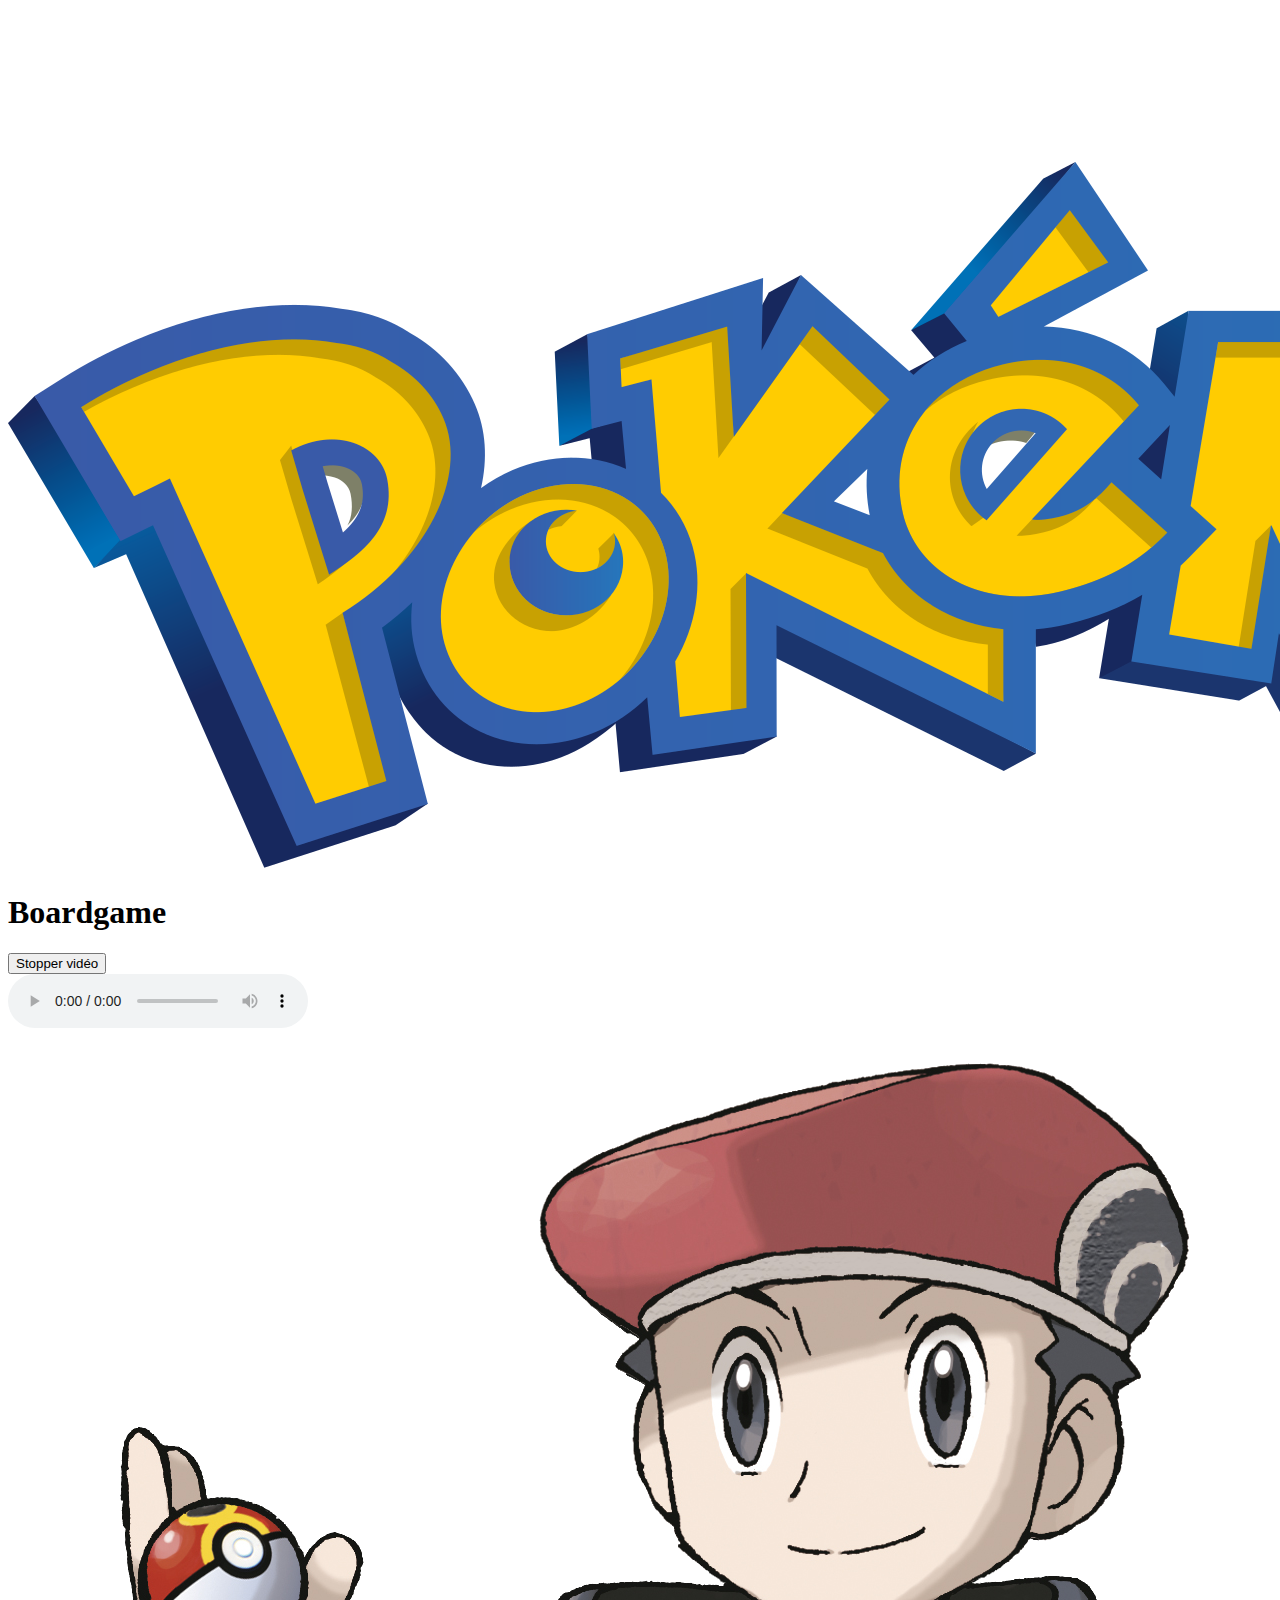
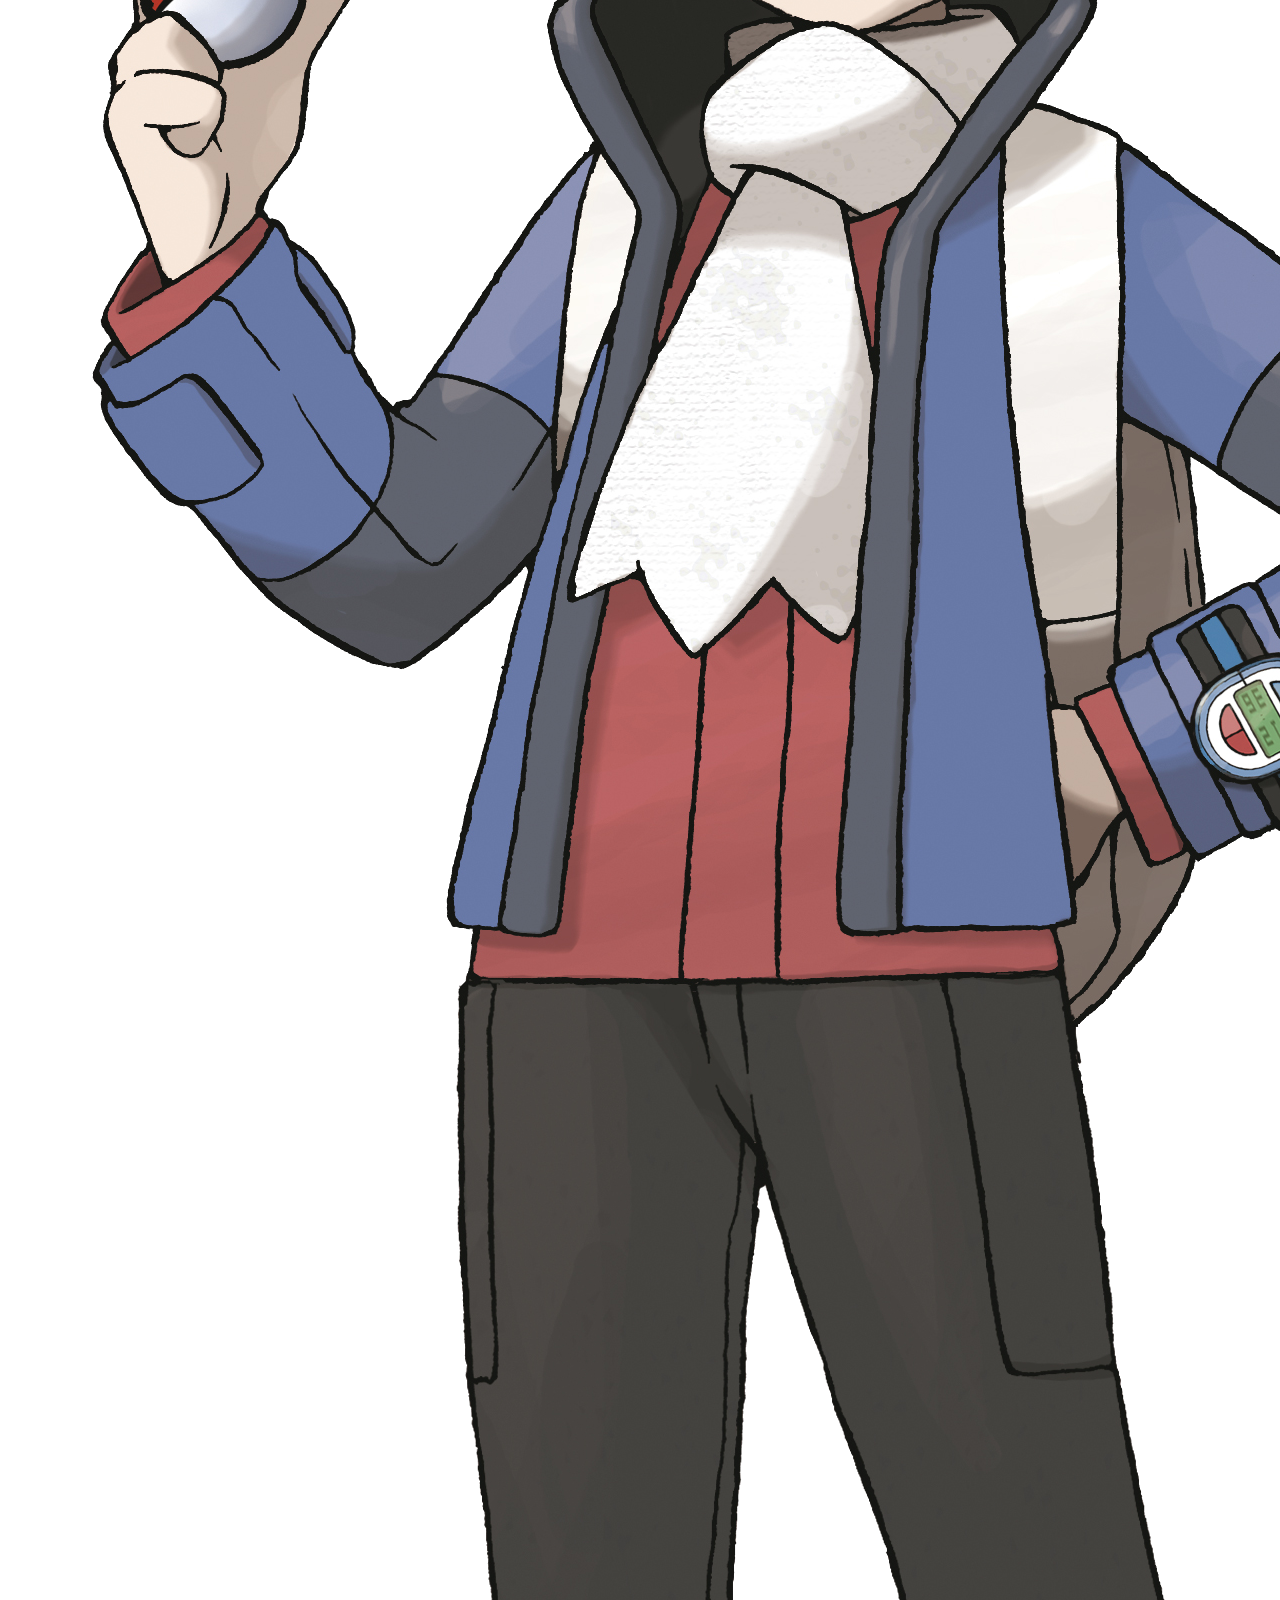
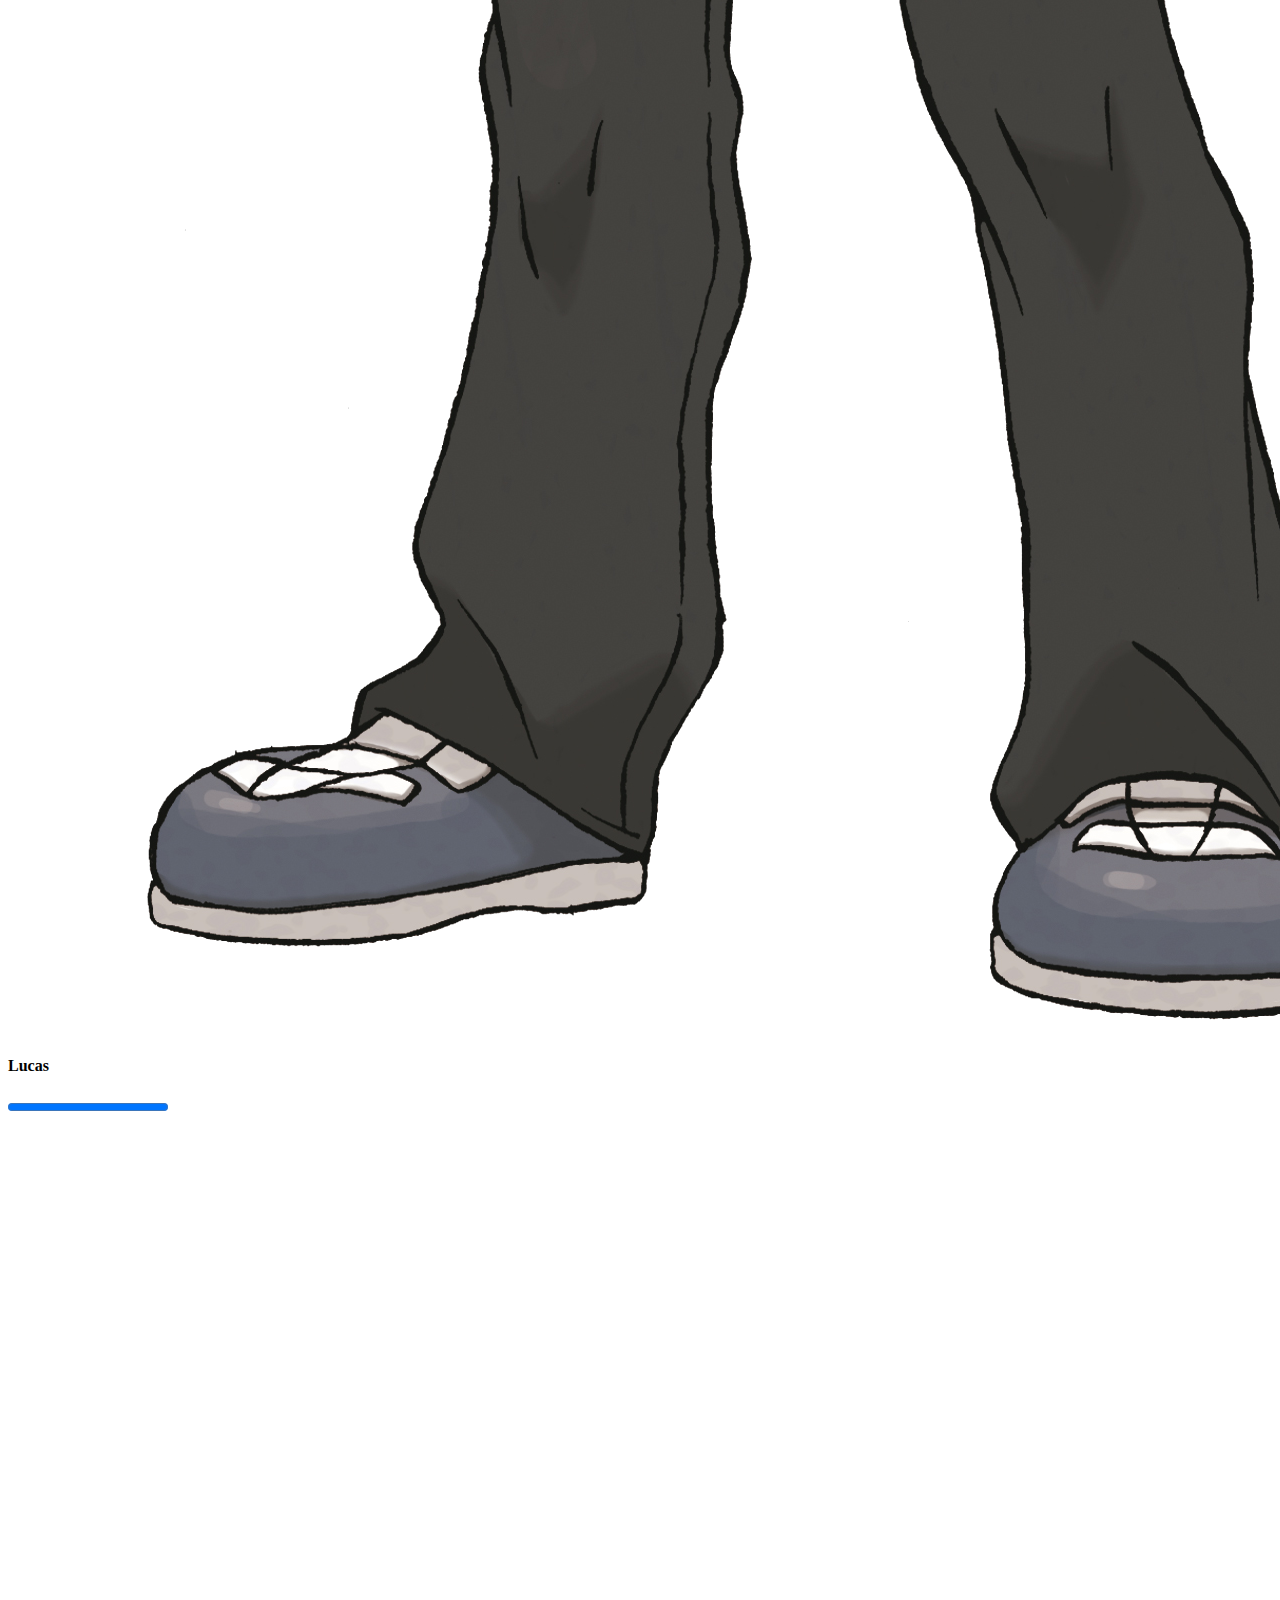
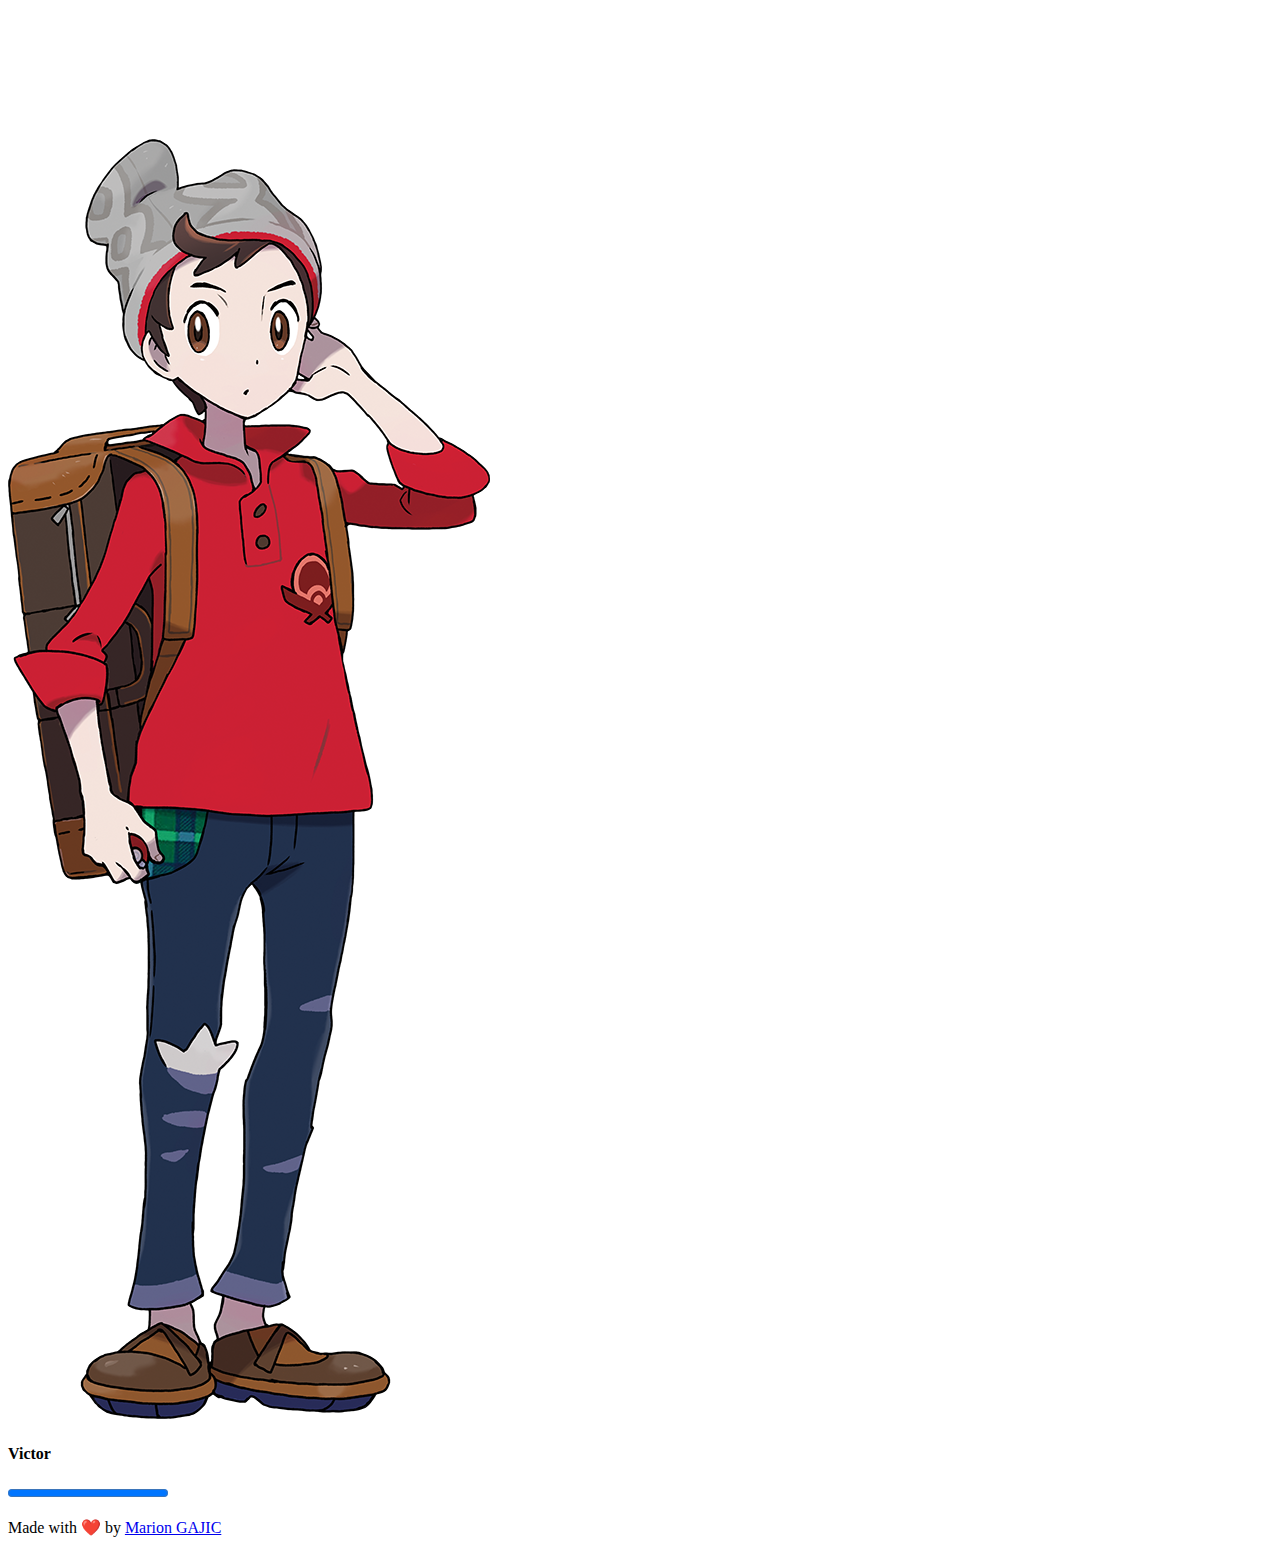
==== map.html @ 7ca46d05 "add fadeout and fadein animation" ====
<!DOCTYPE html>
<html lang="en">
<head>
	<meta charset="UTF-8">
	<meta name="viewport" content="width=device-width, initial-scale=1.0">
	<title>Jeu de plateau en tour par tour</title>
    <link rel="stylesheet" href="assets/css/map.css">
    <link rel="icon" href="assets/img/Gen II - 08. Sport Ball.ico" />
	<link href="https://fonts.googleapis.com/css2?family=Poppins:wght@400;500;600&display=swap" rel="stylesheet">
</head>
<body>
	
    <video paused loop id="bgvid">
        <source src="video/pokemon-video.mp4" type="video/mp4">
    </video>

    <header>
        <img src="assets/img/logo.png" class="logo" alt="Pokémon logo">
        <div class="title">
            <h1>Boardgame</h1>
            <button id="vidpause">Stopper vidéo</button>
        </div>
        <audio controls preload="auto" class="audioplayer" loop>
            <source src="audio/pokemon-theme.mp3" type="audio/mpeg">
        </audio>
    </header>

    <section id="caracters">
        <div id="trainer">
            <div class="row">
                <div class="col">
                    <div id="lucas">
                        <img src="assets/img/lucas.png" alt="Lucas">
                        <h4>Lucas</h4>
                        <h5></h5>
                        <progress class="progressbar" max="100" value="100"></progress>
                    </div>
				</div>
				<!-----10x10----->
				<canvas id="canvas" width="620px" height="620px"></canvas>
                <div class="col">
                    <div id="victor">
                        <img src="assets/img/victor.png" alt="Victor">
                        <h4>Victor</h4>
                        <progress class="progressbar" max="100" value="100"><div></div></progress>
                    </div>
                </div>
            </div>
        </div>
	</section>

	<footer>
        <p>Made with ❤️ by <a href="https://mariongajic.fr/">Marion GAJIC</a></p>
    </footer>
    
<script src="https://ajax.googleapis.com/ajax/libs/jquery/3.5.1/jquery.min.js"></script>
<script src="assets/js/map.js"></script>
<script src="https://code.jquery.com/jquery-3.5.1.min.js"></script>
</body>
</html>
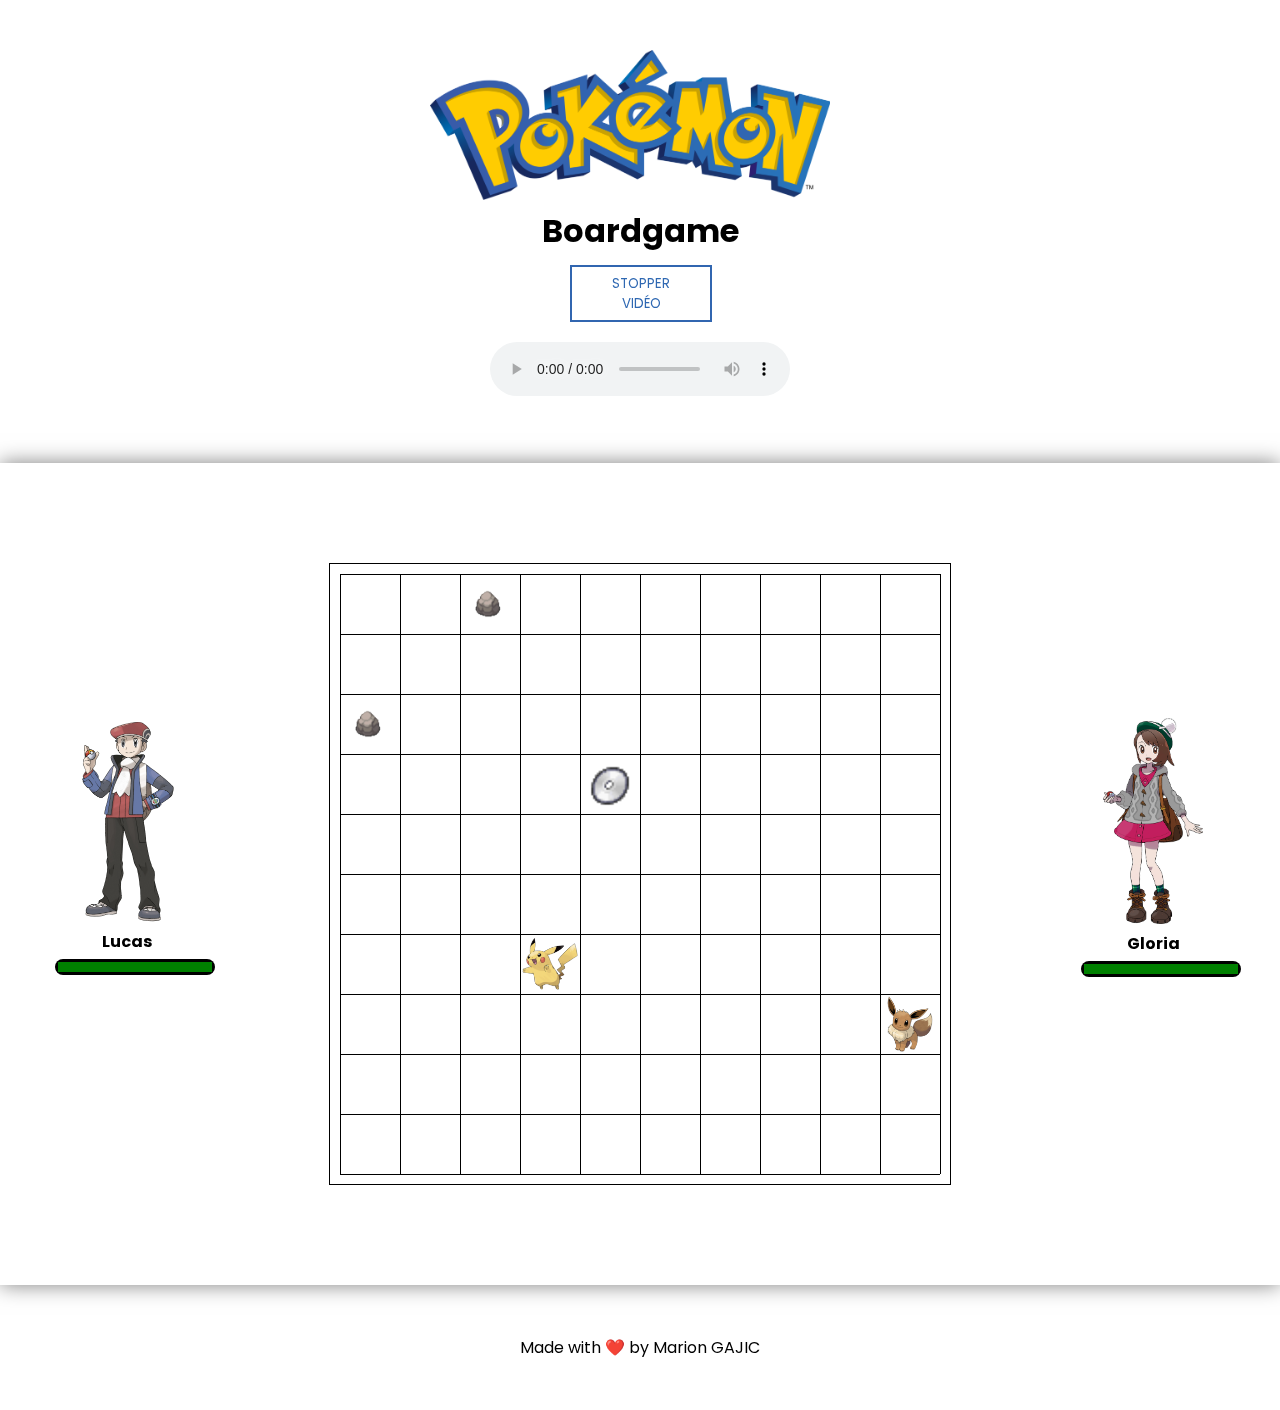
==== commit e4918260: "Multiple test for the map" ====
--- a/map.html
+++ b/map.html
@@ -32,16 +32,15 @@
                     <div id="lucas">
                         <img src="assets/img/lucas.png" alt="Lucas">
                         <h4>Lucas</h4>
-                        <h5></h5>
                         <progress class="progressbar" max="100" value="100"></progress>
                     </div>
 				</div>
-				<!-----10x10----->
-				<canvas id="canvas" width="620px" height="620px"></canvas>
+                <!-----10x10----->
+                <canvas id="canvas" width="620px" height="620px"></canvas>
                 <div class="col">
-                    <div id="victor">
-                        <img src="assets/img/victor.png" alt="Victor">
-                        <h4>Victor</h4>
+                    <div id="gloria">
+                        <img src="assets/img/gloria.png" alt="Gloria">
+                        <h4>Gloria</h4>
                         <progress class="progressbar" max="100" value="100"><div></div></progress>
                     </div>
                 </div>
@@ -52,9 +51,8 @@
 	<footer>
         <p>Made with ❤️ by <a href="https://mariongajic.fr/">Marion GAJIC</a></p>
     </footer>
-    
+
 <script src="https://ajax.googleapis.com/ajax/libs/jquery/3.5.1/jquery.min.js"></script>
 <script src="assets/js/map.js"></script>
-<script src="https://code.jquery.com/jquery-3.5.1.min.js"></script>
 </body>
 </html>--- a/assets/css/map.css
+++ b/assets/css/map.css
@@ -0,0 +1,147 @@
+* {
+    margin: 0;
+    padding: 0;
+    box-sizing: border-box;
+}
+
+body {
+    font-family: 'Poppins', sans-serif;
+}
+
+video#bgvid {
+    position: fixed; right: 0; bottom: 0;
+    min-width: 100%; min-height: 100%;
+    width: auto; height: auto; z-index: -100;
+    background-size: cover;
+    transition: 1s;
+    opacity: .5;
+}
+
+.stopfade {
+      opacity: .5;
+}
+
+header {
+    max-width: 1080px;
+    margin: auto;
+    padding: 50px;
+}
+
+header .logo{
+    width: 400px;
+    height: 150px;
+    margin: 0 280px;
+}
+
+h1 {
+    text-align: center;
+}
+
+#vidpause {
+    margin: 10px 420px;
+}
+
+.audioplayer {
+    margin: 10px 340px;
+}
+
+.btn-more {
+    color: white;
+}
+
+header button {
+    display:inline-block;
+    padding:0.5em 3em;
+    border:0.16em solid #3166B0;
+    margin:0 0.3em 0.3em 0;
+    box-sizing: border-box;
+    text-decoration:none;
+    text-transform:uppercase;
+    font-family:'Poppins',sans-serif;
+    font-weight:400;
+    color:#2F68B2;
+    text-align:center;
+    transition: all 0.15s;
+    background: transparent;
+    cursor: pointer;
+}
+
+header button:hover{
+    color:#89b3db;
+    border-color:#89b3db;
+}
+
+canvas {
+    border: 1px solid black;
+    margin: 100px;
+}
+
+.canvas1 {
+    border: 1px solid black;
+}
+
+.row {
+    display: flex;
+    align-items: center;
+    justify-content: space-around;
+}
+
+.col {
+    text-align: center;
+    flex-basis: 25%;
+    min-width: 200px;
+    margin-bottom: 50px;
+    padding: 30px;
+}
+
+#caracters {
+    max-width: 1500px;
+    margin: auto;
+    padding: 0 25px;
+    background: white;
+    box-shadow: 0 0 20px 0px rgba(0, 0, 0, 0.5);
+}
+
+#caracters h2 {
+    text-align: center;
+    padding: 40px;
+}
+
+.col p {
+    font-size: 14px;
+}
+
+.col img {
+    width: 70%;
+}
+
+footer {
+    text-align: center;
+    margin: 50px;
+}
+
+a {
+    text-decoration: none;
+    color: black;
+}
+
+a:hover {
+    text-decoration: none;
+    color: #3166B0;
+    transition: 0.3s;
+}
+
+.progressbar {
+    background-color: black;
+    border-radius: 13px;
+    /* (height of inner div) / 2 + padding */
+    padding: 3px;
+}
+  
+.progressbar>div {
+    background-color: orange;
+    width: 40%;
+    /* Adjust with JavaScript */
+    height: 20px;
+    border-radius: 10px;
+}
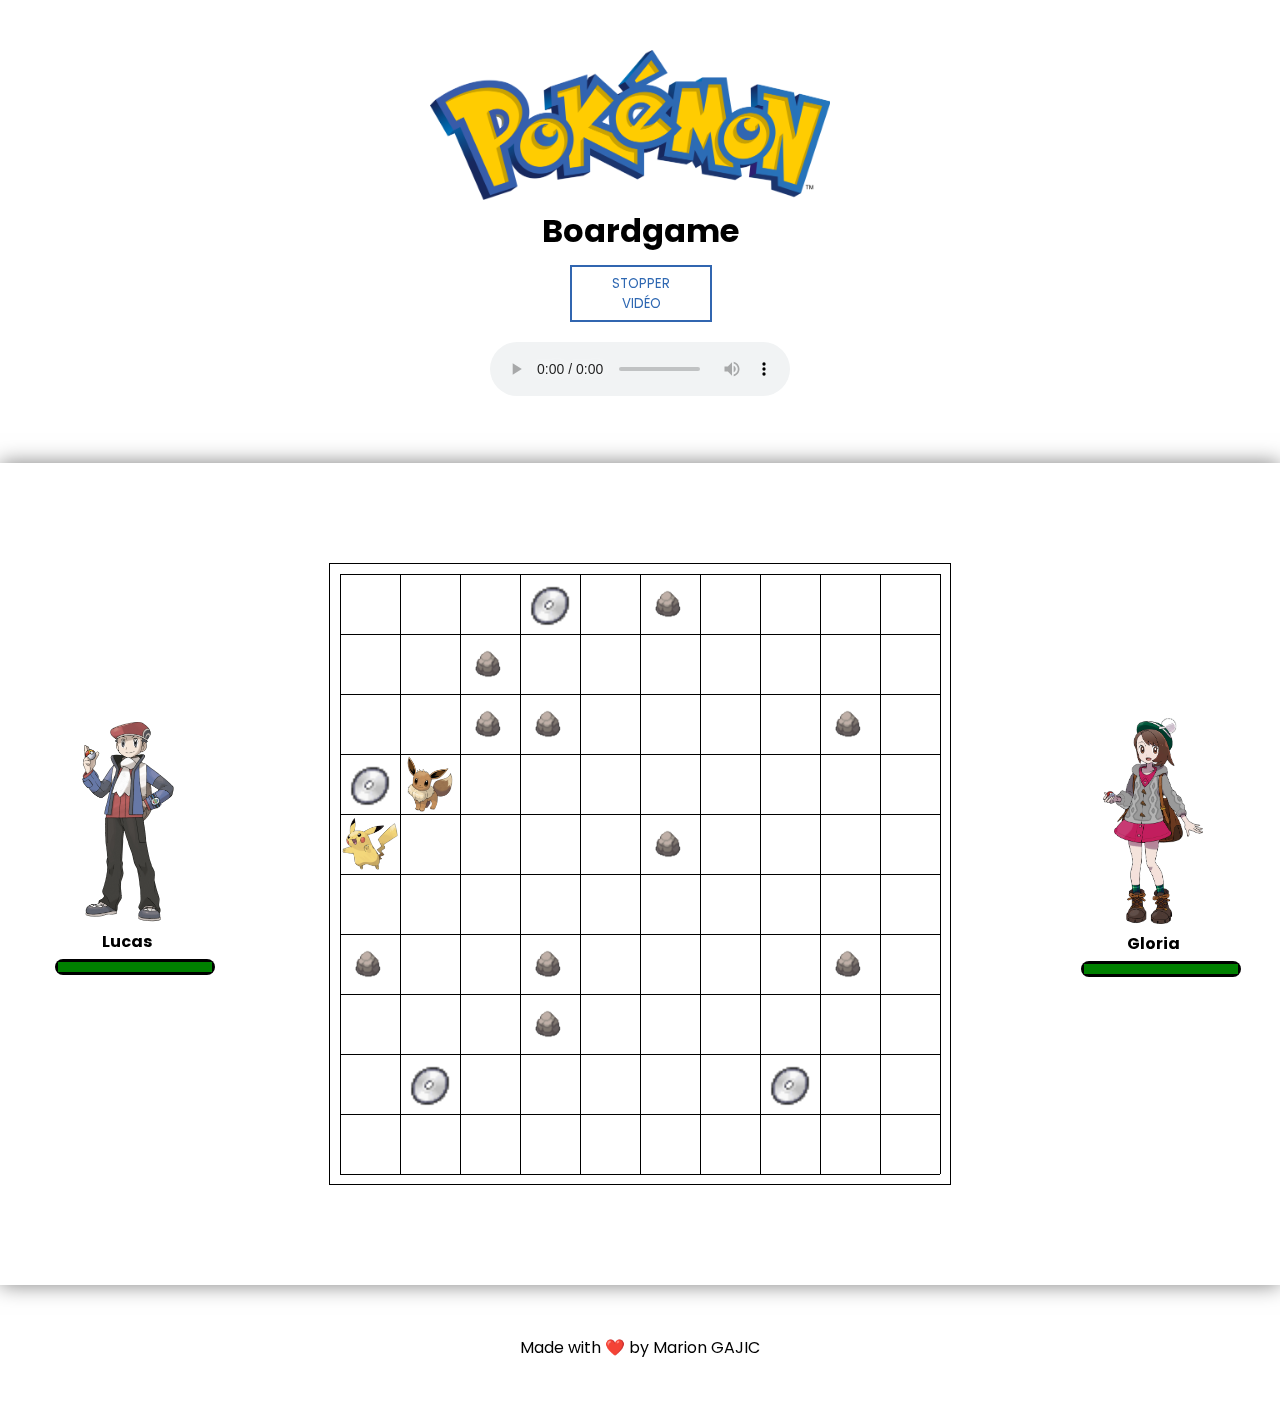
==== commit ce452576: "Add the obstacles and ct generation" ====
--- a/map.html
+++ b/map.html
@@ -54,5 +54,6 @@
 
 <script src="https://ajax.googleapis.com/ajax/libs/jquery/3.5.1/jquery.min.js"></script>
 <script src="assets/js/map.js"></script>
+<script src="assets/js/objets.js"></script>
 </body>
 </html>